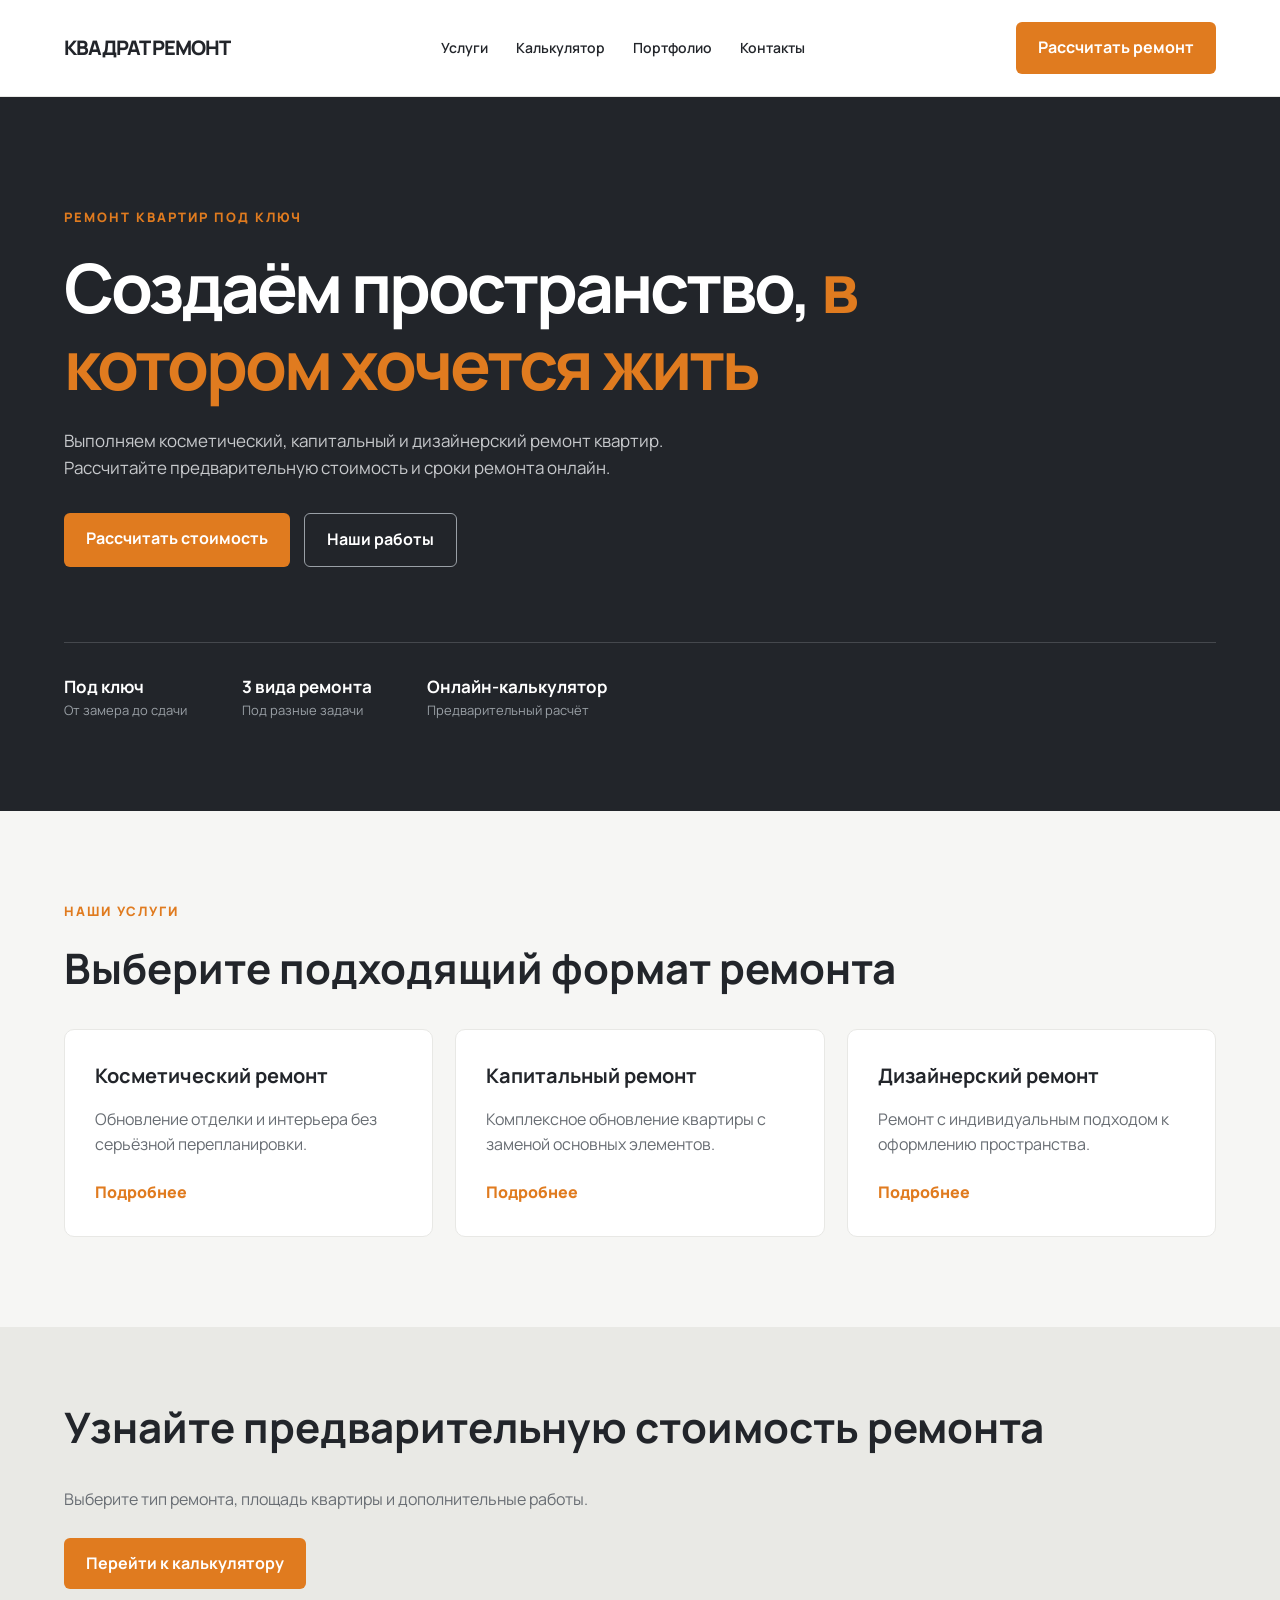
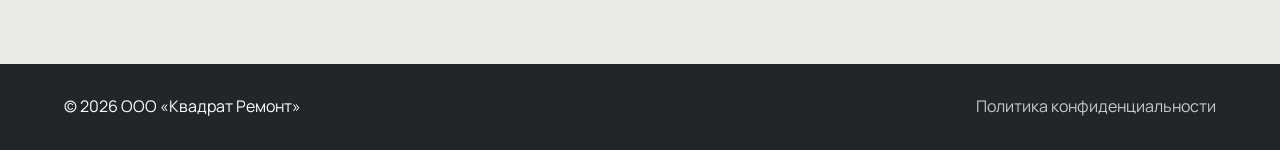
==== index.html @ 64138fdd "feat: подключение формы заявок к Google Таблицам" ====
<!DOCTYPE html>
<html lang="ru">
<head>
  <meta charset="UTF-8">
  <meta name="viewport" content="width=device-width, initial-scale=1.0">
  <meta name="description" content="Ремонт квартир под ключ. Рассчитайте стоимость и сроки ремонта с помощью калькулятора.">
  <title>Квадрат Ремонт - ремонт квартир под ключ</title>
  <link rel="stylesheet" href="css/style.css">
</head>
<body>

  <header class="header">
    <div class="container header-inner">
      <a href="index.html" class="logo">КВАДРАТ РЕМОНТ</a>

      <nav class="nav">
        <a href="services.html">Услуги</a>
        <a href="calculator.html">Калькулятор</a>
        <a href="portfolio.html">Портфолио</a>
        <a href="contacts.html">Контакты</a>
      </nav>

      <a href="calculator.html" class="header-button">
        Рассчитать ремонт
      </a>
    </div>
  </header>

  <main>
    <section class="hero">
      <div class="container hero-content">
        <p class="hero-label">РЕМОНТ КВАРТИР ПОД КЛЮЧ</p>

        <h1>
          Создаём пространство,
          <span>в котором хочется жить</span>
        </h1>

        <p class="hero-description">
          Выполняем косметический, капитальный и дизайнерский ремонт квартир.
          Рассчитайте предварительную стоимость и сроки ремонта онлайн.
        </p>

        <div class="hero-actions">
          <a href="calculator.html" class="button">
            Рассчитать стоимость
          </a>

          <a href="portfolio.html" class="button button-outline">
            Наши работы
          </a>
        </div>

        <div class="hero-info">
          <div>
            <strong>Под ключ</strong>
            <span>От замера до сдачи</span>
          </div>

          <div>
            <strong>3 вида ремонта</strong>
            <span>Под разные задачи</span>
          </div>

          <div>
            <strong>Онлайн-калькулятор</strong>
            <span>Предварительный расчёт</span>
          </div>
        </div>
      </div>
    </section>

    <section class="services-preview">
      <div class="container">
        <p class="section-label">НАШИ УСЛУГИ</p>
        <h2>Выберите подходящий формат ремонта</h2>

        <div class="service-cards">
          <article class="service-card">
            <h3>Косметический ремонт</h3>
            <p>Обновление отделки и интерьера без серьёзной перепланировки.</p>
            <a href="services.html">Подробнее</a>
          </article>

          <article class="service-card">
            <h3>Капитальный ремонт</h3>
            <p>Комплексное обновление квартиры с заменой основных элементов.</p>
            <a href="services.html">Подробнее</a>
          </article>

          <article class="service-card">
            <h3>Дизайнерский ремонт</h3>
            <p>Ремонт с индивидуальным подходом к оформлению пространства.</p>
            <a href="services.html">Подробнее</a>
          </article>
        </div>
      </div>
    </section>

    <section class="calculator-preview">
      <div class="container">
        <h2>Узнайте предварительную стоимость ремонта</h2>
        <p>Выберите тип ремонта, площадь квартиры и дополнительные работы.</p>
        <a href="calculator.html" class="button">
          Перейти к калькулятору
        </a>
      </div>
    </section>
  </main>

  <footer class="footer">
    <div class="container">
      <p>© 2026 ООО «Квадрат Ремонт»</p>
      <a href="privacy.html">Политика конфиденциальности</a>
    </div>
  </footer>

</body>
</html>
---- css/style.css ----
@import url('https://fonts.googleapis.com/css2?family=Manrope:wght@400;500;600;700;800&display=swap');

:root {
  --orange: #E07B1F;
  --concrete: #9AA0A6;
  --light: #F6F6F4;
  --graphite: #22252A;
  --white: #FFFFFF;
}

* {
  box-sizing: border-box;
  margin: 0;
  padding: 0;
}

body {
  font-family: 'Manrope', sans-serif;
  background: var(--light);
  color: var(--graphite);
  line-height: 1.6;
}

a {
  color: inherit;
  text-decoration: none;
}

.container {
  width: min(1180px, 90%);
  margin: 0 auto;
}

/* Шапка сайта */

.header {
  background: var(--white);
  padding: 22px 0;
  border-bottom: 1px solid #e8e8e5;
}

.header-inner {
  display: flex;
  align-items: center;
  justify-content: space-between;
  gap: 25px;
}

.logo {
  font-size: 20px;
  font-weight: 800;
  letter-spacing: -1px;
}

.nav {
  display: flex;
  gap: 28px;
}

.nav a {
  font-size: 14px;
  font-weight: 600;
}

.nav a:hover {
  color: var(--orange);
}

.header-button,
.button {
  display: inline-block;
  background: var(--orange);
  color: var(--white);
  padding: 13px 22px;
  border-radius: 6px;
  font-weight: 700;
  transition: 0.2s;
}

.header-button:hover,
.button:hover {
  background: #bd6416;
}

/* Главный экран */

.hero {
  padding: 110px 0 90px;
  background: var(--graphite);
  color: var(--white);
}

.hero-content {
  max-width: 1180px;
}

.hero-label,
.section-label {
  color: var(--orange);
  font-size: 13px;
  font-weight: 800;
  letter-spacing: 2px;
  margin-bottom: 22px;
}

.hero h1 {
  max-width: 850px;
  font-size: clamp(38px, 6vw, 68px);
  line-height: 1.12;
  letter-spacing: -3px;
  margin-bottom: 25px;
}

.hero h1 span {
  color: var(--orange);
}

.hero-description {
  max-width: 650px;
  color: #c7c9cc;
  font-size: 17px;
  margin-bottom: 32px;
}

.hero-actions {
  display: flex;
  flex-wrap: wrap;
  gap: 14px;
}

.button-outline {
  background: transparent;
  border: 1px solid var(--concrete);
}

.button-outline:hover {
  background: var(--white);
  color: var(--graphite);
}

.hero-info {
  display: flex;
  flex-wrap: wrap;
  gap: 55px;
  margin-top: 75px;
  padding-top: 30px;
  border-top: 1px solid #45484d;
}

.hero-info div {
  display: flex;
  flex-direction: column;
}

.hero-info strong {
  font-size: 17px;
}

.hero-info span {
  color: var(--concrete);
  font-size: 13px;
}

/* Блок услуг */

.services-preview {
  padding: 90px 0;
}

.services-preview h2,
.calculator-preview h2 {
  font-size: clamp(28px, 4vw, 42px);
  line-height: 1.2;
  margin-bottom: 35px;
}

.service-cards {
  display: grid;
  grid-template-columns: repeat(3, 1fr);
  gap: 22px;
}

.service-card {
  background: var(--white);
  padding: 30px;
  border-radius: 10px;
  border: 1px solid #e8e8e5;
}

.service-card h3 {
  font-size: 20px;
  margin-bottom: 15px;
}

.service-card p {
  color: #686d73;
  margin-bottom: 22px;
}

.service-card a {
  color: var(--orange);
  font-weight: 800;
}

/* Блок калькулятора */

.calculator-preview {
  background: #e9e9e5;
  padding: 75px 0;
}

.calculator-preview p {
  margin-bottom: 25px;
  color: #686d73;
}

/* Подвал */

.footer {
  background: var(--graphite);
  color: var(--white);
  padding: 30px 0;
}

.footer .container {
  display: flex;
  justify-content: space-between;
  gap: 20px;
  flex-wrap: wrap;
}

.footer a {
  color: #c7c9cc;
}

/* Адаптация для телефонов */

@media (max-width: 800px) {
  .header-inner {
    flex-wrap: wrap;
  }

  .nav {
    order: 3;
    width: 100%;
    justify-content: space-between;
    gap: 12px;
  }

  .nav a {
    font-size: 12px;
  }

  .service-cards {
    grid-template-columns: 1fr;
  }

  .hero {
    padding: 75px 0;
  }

  .hero h1 {
    letter-spacing: -1.5px;
  }

  .hero-info {
    gap: 25px;
  }
}
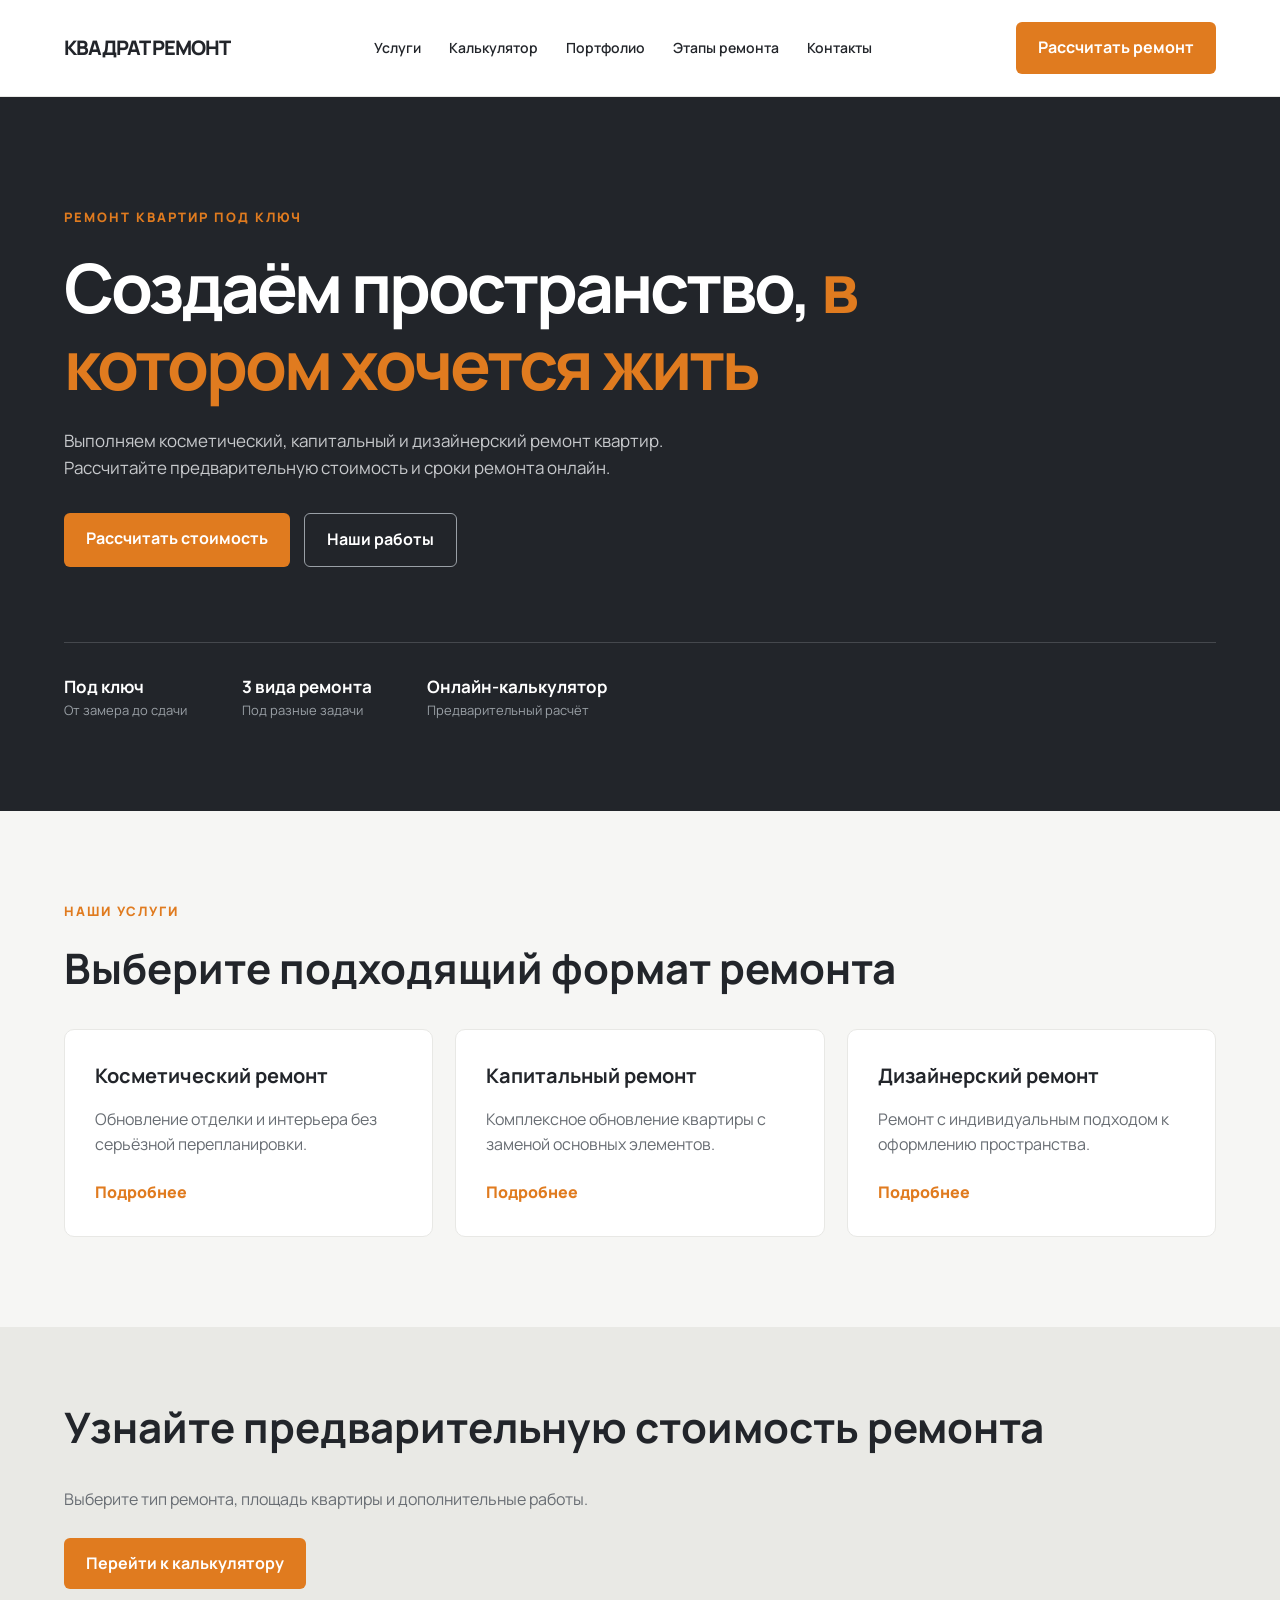
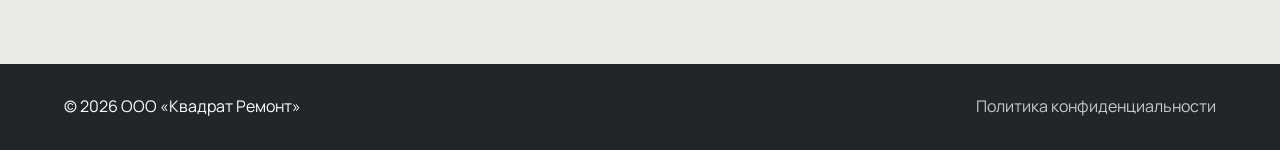
==== commit cef8d1aa: "feat: доработаны аналитика GA4 и документация проекта" ====
--- a/index.html
+++ b/index.html
@@ -2,6 +2,15 @@
 <!DOCTYPE html>
 <html lang="ru">
 <head>
+  <!-- Google tag (gtag.js) -->
+  <script async src="https://www.googletagmanager.com/gtag/js?id=G-MNWBR6TDY7"></script>
+  <script>
+    window.dataLayer = window.dataLayer || [];
+    function gtag(){dataLayer.push(arguments);}
+    gtag('js', new Date());
+    gtag('config', 'G-MNWBR6TDY7');
+  </script>
+
   <meta charset="UTF-8">
   <meta name="viewport" content="width=device-width, initial-scale=1.0">
   <meta name="description" content="Ремонт квартир под ключ. Рассчитайте стоимость и сроки ремонта с помощью калькулятора.">
@@ -18,6 +27,7 @@
         <a href="services.html">Услуги</a>
         <a href="calculator.html">Калькулятор</a>
         <a href="portfolio.html">Портфолио</a>
+        <a href="stages.html">Этапы ремонта</a>
         <a href="contacts.html">Контакты</a>
       </nav>
 
@@ -116,5 +126,6 @@
     </div>
   </footer>
 
+  <script src="js/analytics.js"></script>
 </body>
 </html>
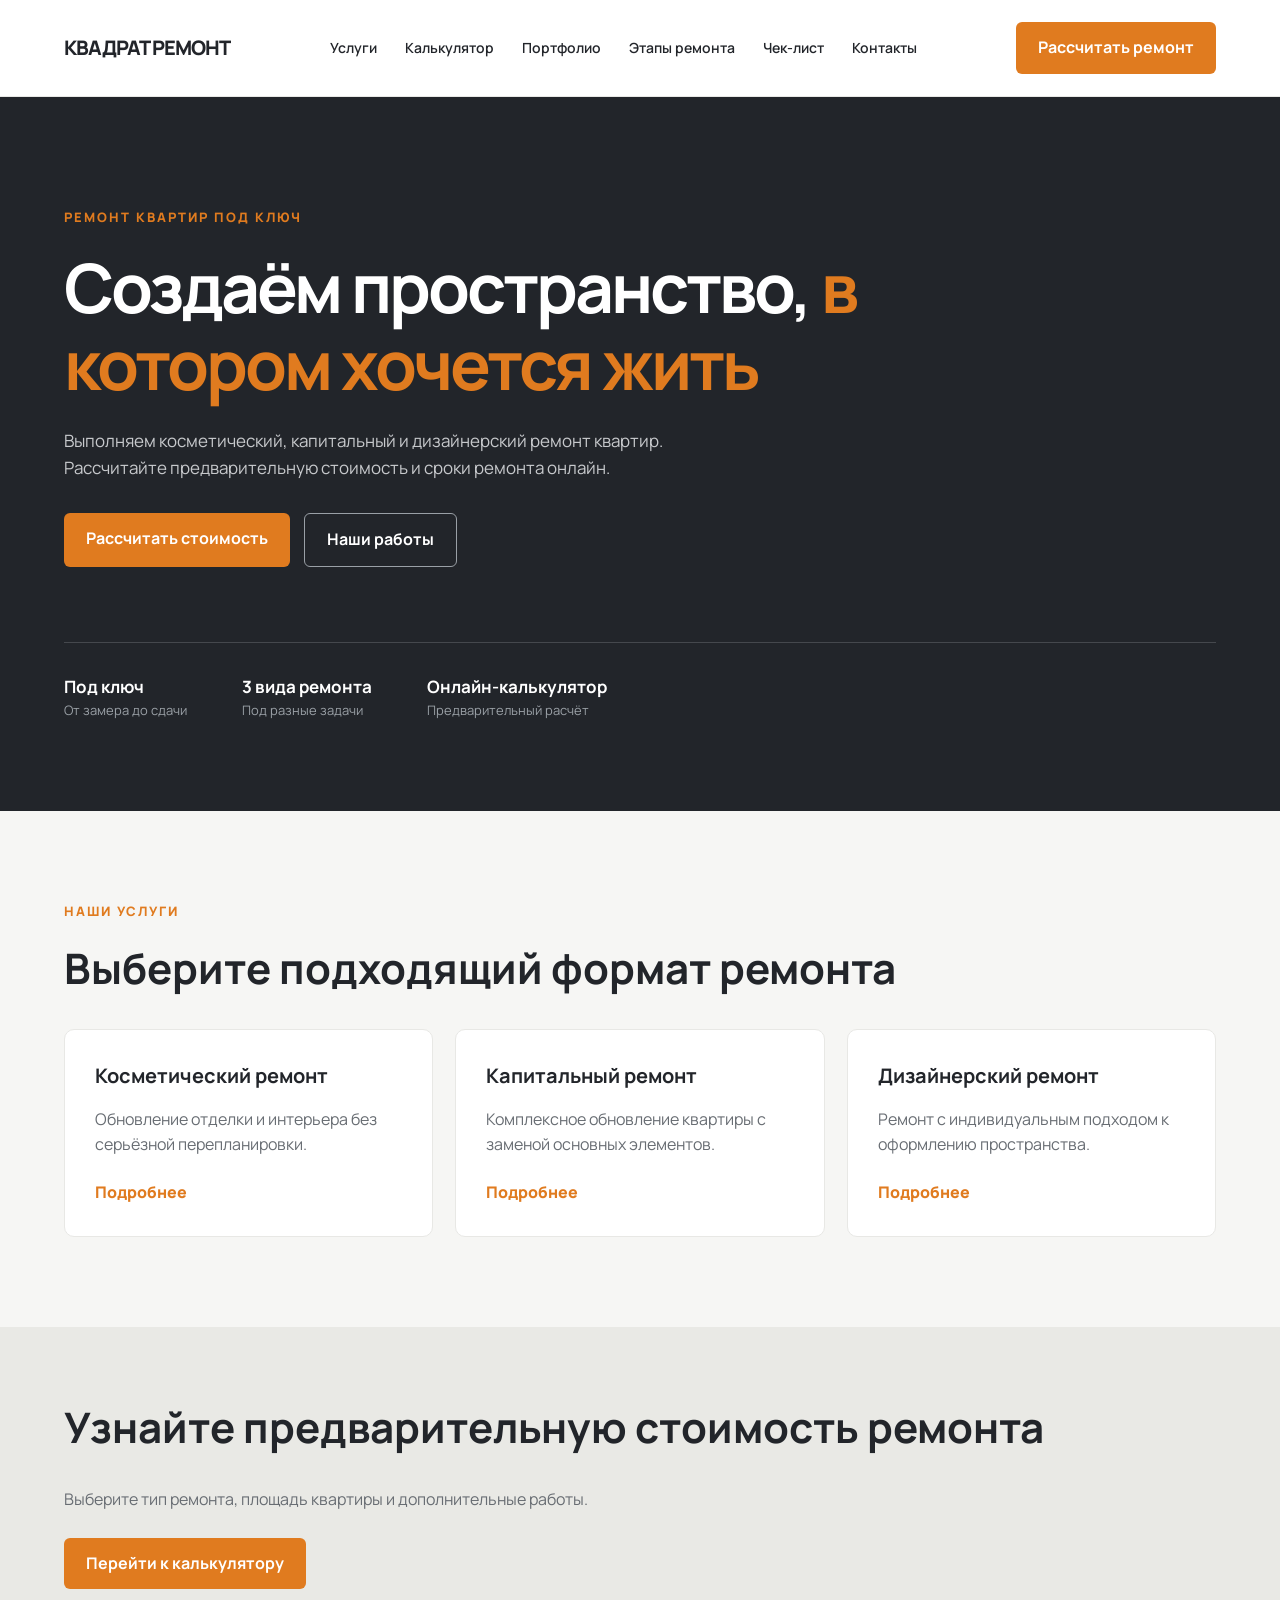
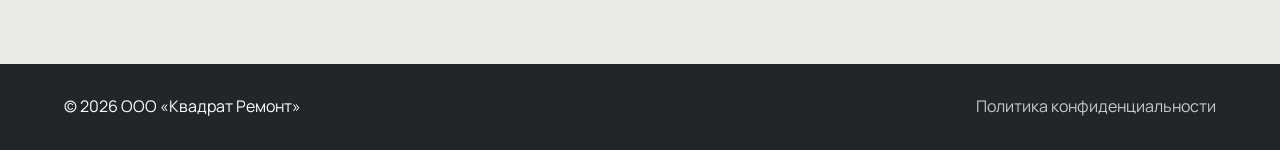
==== commit 8337dff5: "feat: завершить основные функции сайта и зафиксировать прогресс" ====
--- a/index.html
+++ b/index.html
@@ -28,6 +28,7 @@
         <a href="calculator.html">Калькулятор</a>
         <a href="portfolio.html">Портфолио</a>
         <a href="stages.html">Этапы ремонта</a>
+        <a href="checklist.html">Чек-лист</a>
         <a href="contacts.html">Контакты</a>
       </nav>
 
--- a/css/style.css
+++ b/css/style.css
@@ -203,6 +203,283 @@
   font-weight: 800;
 }
 
+.service-card a.button {
+  color: var(--white);
+}
+
+.contact-details {
+  margin-top: 28px;
+  max-width: 760px;
+}
+
+.contact-details h2 {
+  margin-bottom: 18px;
+}
+
+.contact-details p {
+  margin-bottom: 12px;
+}
+
+.contact-details .demo-contact-note,
+.demo-contact-note {
+  margin-top: 20px;
+  color: #686d73;
+  font-size: 0.9em;
+}
+
+/* Чек-лист приёмки: отдельная колонка списка с удобными зонами отметки. */
+.checklist-actions {
+  margin: 28px 0;
+}
+
+.checklist-groups {
+  display: grid;
+  grid-template-columns: repeat(2, minmax(0, 1fr));
+  gap: 22px;
+  margin-top: 28px;
+}
+
+.checklist-group {
+  padding: 28px;
+  background: var(--white);
+  border: 1px solid #e8e8e5;
+  border-radius: 12px;
+}
+
+.checklist-group h2,
+.checklist-promo h2 {
+  margin: 0 0 18px;
+  font-size: 24px;
+}
+
+.checklist-group ol {
+  margin: 0;
+  padding-left: 28px;
+}
+
+.checklist-group li {
+  padding: 0 0 16px 6px;
+  color: #4f555c;
+  line-height: 1.55;
+}
+
+.checklist-group li:last-child {
+  padding-bottom: 0;
+}
+
+.checklist-group label {
+  cursor: pointer;
+}
+
+.checklist-group input[type="checkbox"] {
+  width: 18px;
+  height: 18px;
+  margin: 0 8px 0 0;
+  vertical-align: -3px;
+  accent-color: var(--orange);
+}
+
+.checklist-promo {
+  display: flex;
+  align-items: center;
+  justify-content: space-between;
+  gap: 24px;
+  margin-top: 28px;
+  padding: 28px;
+  background: var(--white);
+  border: 1px solid #e8e8e5;
+  border-radius: 12px;
+}
+
+.checklist-promo p {
+  margin: 0 0 16px;
+  color: #686d73;
+}
+
+.checklist-promo .checklist-status {
+  min-height: 1.4em;
+  margin: 10px 0 0;
+}
+
+.checklist-promo .button {
+  border: 0;
+  cursor: pointer;
+  font: inherit;
+}
+
+.checklist-promo a.button {
+  flex: 0 0 auto;
+  color: var(--white);
+}
+
+/* Портфолио: demonstration cards, filters and image dialogs. */
+.portfolio-filters {
+  display: flex;
+  flex-wrap: wrap;
+  gap: 18px;
+  margin: 28px 0;
+}
+
+.portfolio-filters label {
+  display: grid;
+  gap: 8px;
+  color: var(--dark);
+  font-weight: 700;
+}
+
+.portfolio-filters select {
+  min-width: 210px;
+  padding: 12px 14px;
+  border: 1px solid #d7d8d4;
+  border-radius: 8px;
+  background: var(--white);
+  color: var(--dark);
+  font: inherit;
+}
+
+.portfolio-card {
+  display: flex;
+  flex-direction: column;
+  align-items: flex-start;
+}
+
+.portfolio-card[hidden] {
+  display: none;
+}
+
+.portfolio-card-image {
+  display: block;
+  width: calc(100% + 60px);
+  max-width: none;
+  aspect-ratio: 4 / 3;
+  margin: -30px -30px 20px;
+  border-radius: 10px 10px 0 0;
+  object-fit: cover;
+}
+
+.portfolio-demo-label {
+  color: var(--orange) !important;
+  font-size: 13px;
+  font-weight: 800;
+  margin-bottom: 10px !important;
+}
+
+.portfolio-card h2 {
+  font-size: 21px;
+  margin: 0 0 12px;
+}
+
+.portfolio-card p:not(.portfolio-demo-label) {
+  margin-bottom: 14px;
+}
+
+.portfolio-card strong {
+  margin-bottom: 20px;
+}
+
+.portfolio-open {
+  margin-top: auto;
+  border: 0;
+  cursor: pointer;
+}
+
+.gallery-note {
+  color: #686d73;
+  text-align: center;
+  margin-top: 24px;
+}
+
+.portfolio-modal,
+.portfolio-image-modal {
+  position: fixed;
+  inset: 0;
+  z-index: 1000;
+  display: flex;
+  align-items: center;
+  justify-content: center;
+  padding: 24px;
+  background: rgba(34, 37, 42, 0.82);
+}
+
+.portfolio-modal[hidden],
+.portfolio-image-modal[hidden] {
+  display: none;
+}
+
+.portfolio-modal-panel {
+  position: relative;
+  width: min(760px, 100%);
+  max-height: 90vh;
+  overflow: auto;
+  padding: 28px;
+  border-radius: 12px;
+  background: var(--white);
+}
+
+.portfolio-modal-panel h2 {
+  margin: 0 48px 12px 0;
+}
+
+.portfolio-modal-panel > p {
+  color: #686d73;
+}
+
+.portfolio-modal-close {
+  position: absolute;
+  top: 12px;
+  right: 14px;
+  z-index: 1;
+  width: 42px;
+  height: 42px;
+  border: 0;
+  border-radius: 50%;
+  background: var(--white);
+  color: var(--dark);
+  font-size: 32px;
+  line-height: 1;
+  cursor: pointer;
+}
+
+.portfolio-modal-image-button {
+  display: block;
+  width: 100%;
+  padding: 0;
+  border: 0;
+  background: transparent;
+  cursor: zoom-in;
+}
+
+.portfolio-modal-image-button img {
+  display: block;
+  width: 100%;
+  max-height: 60vh;
+  border-radius: 8px;
+  object-fit: cover;
+}
+
+.portfolio-image-modal {
+  z-index: 1010;
+  cursor: zoom-out;
+}
+
+.portfolio-image-modal img {
+  max-width: min(1100px, 96vw);
+  max-height: 90vh;
+  object-fit: contain;
+  border-radius: 8px;
+}
+
+@media (max-width: 800px) {
+  .portfolio-card-image {
+    width: calc(100% + 40px);
+    margin: -20px -20px 18px;
+  }
+
+  .portfolio-modal-panel {
+    padding: 22px;
+  }
+}
+
 /* Блок калькулятора */
 
 .calculator-preview {
@@ -256,6 +533,15 @@
     grid-template-columns: 1fr;
   }
 
+  .checklist-groups {
+    grid-template-columns: 1fr;
+  }
+
+  .checklist-promo {
+    align-items: flex-start;
+    flex-direction: column;
+  }
+
   .hero {
     padding: 75px 0;
   }
@@ -268,3 +554,17 @@
     gap: 25px;
   }
 }
+
+/* Понятная отметка полей, которые не прошли встроенную проверку формы. */
+.service-card input[aria-invalid="true"],
+.service-card select[aria-invalid="true"] {
+  border: 2px solid #b42318 !important;
+  background-color: #fff1f0;
+  outline: 2px solid rgba(180, 35, 24, 0.35) !important;
+  outline-offset: 1px;
+  box-shadow: 0 0 0 3px rgba(180, 35, 24, 0.12);
+}
+
+#form-message:empty {
+  display: none;
+}
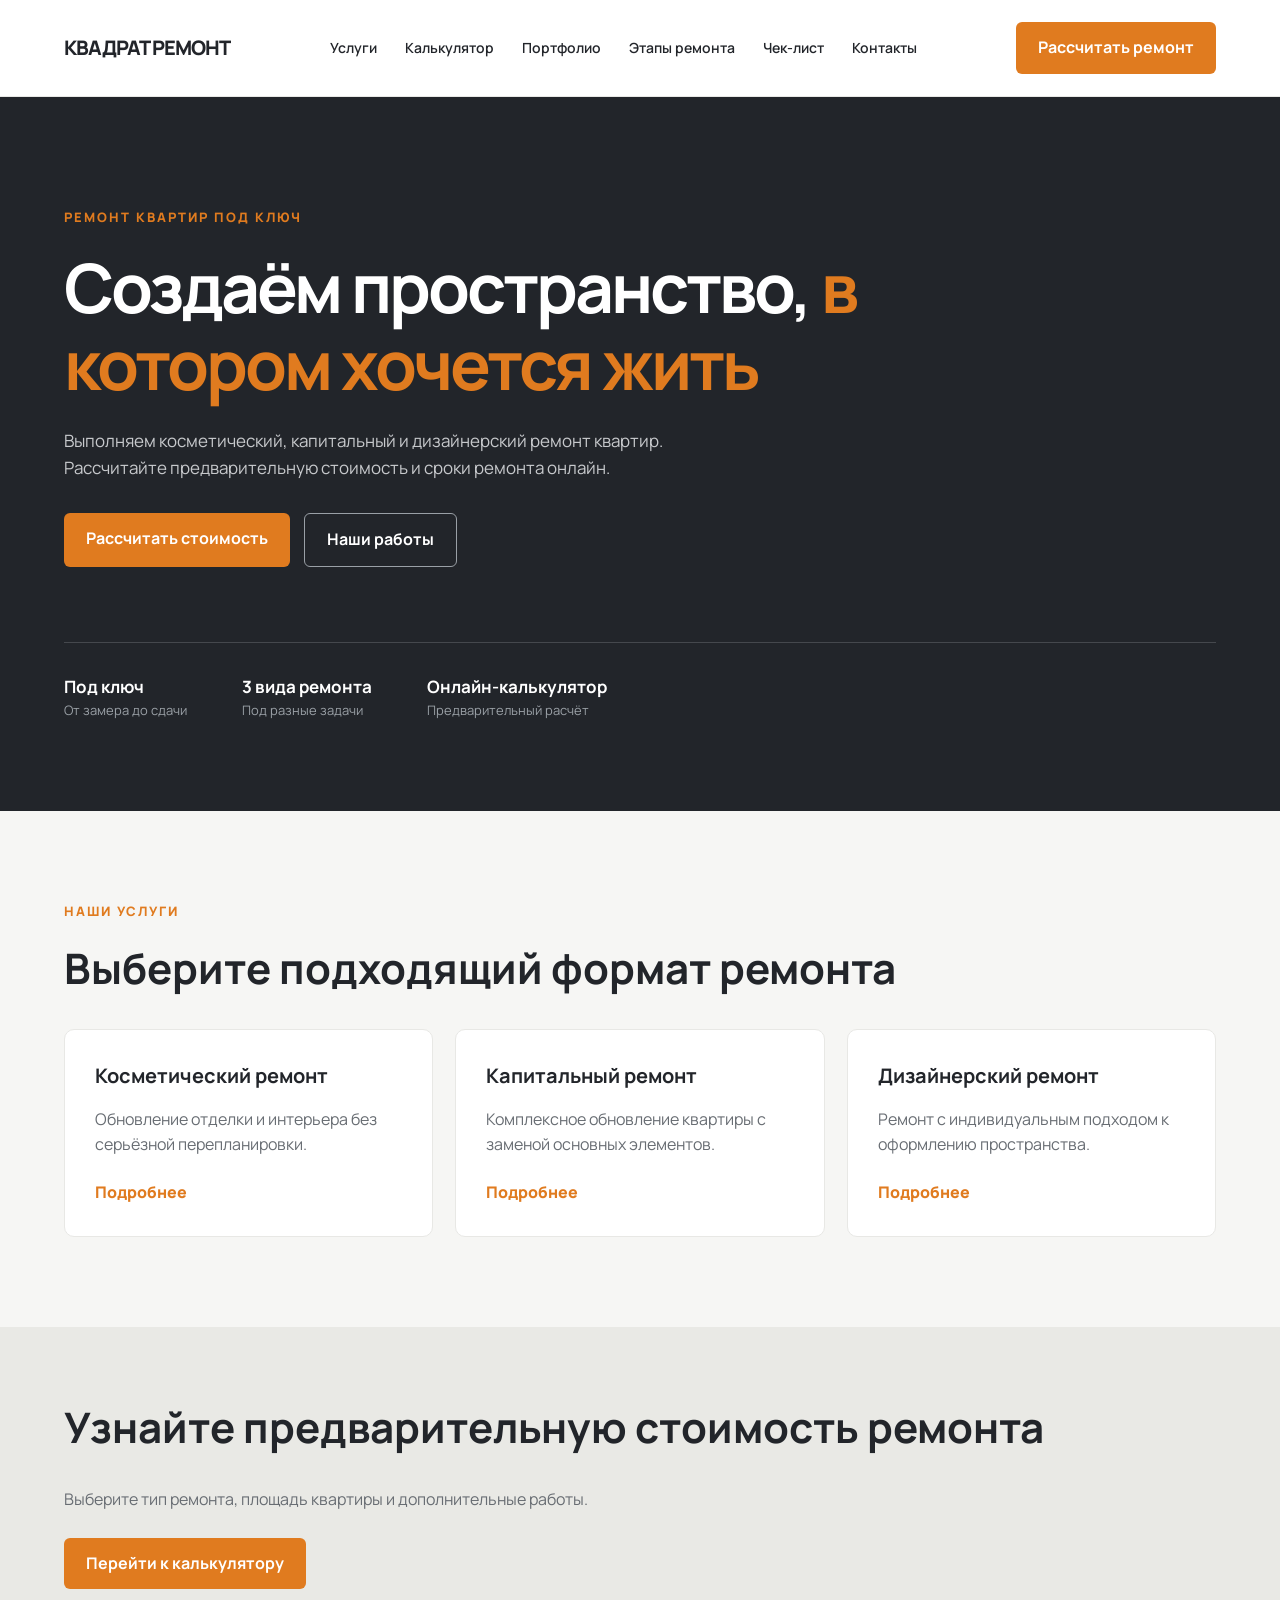
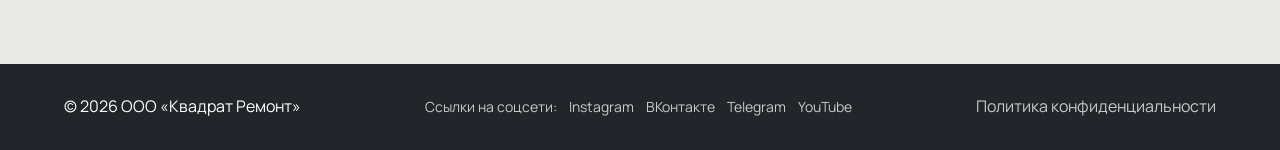
==== commit d1b65e32: "feat: завершить соцссылки и обновить статус проекта" ====
--- a/index.html
+++ b/index.html
@@ -123,6 +123,13 @@
   <footer class="footer">
     <div class="container">
       <p>© 2026 ООО «Квадрат Ремонт»</p>
+      <div class="footer-social" aria-label="Демонстрационные ссылки на социальные сети">
+        <span>Ссылки на соцсети:</span>
+        <a href="https://www.instagram.com/kvadrat_remont_demo/" data-social="instagram" data-page-section="footer" target="_blank" rel="noopener noreferrer">Instagram</a>
+        <a href="https://vk.com/kvadrat_remont_demo" data-social="vk" data-page-section="footer" target="_blank" rel="noopener noreferrer">ВКонтакте</a>
+        <a href="https://t.me/kvadrat_sales" data-social="telegram" data-page-section="footer" target="_blank" rel="noopener noreferrer">Telegram</a>
+        <a href="https://www.youtube.com/@kvadrat_remont_demo" data-social="youtube" data-page-section="footer" target="_blank" rel="noopener noreferrer">YouTube</a>
+      </div>
       <a href="privacy.html">Политика конфиденциальности</a>
     </div>
   </footer>
--- a/css/style.css
+++ b/css/style.css
@@ -503,12 +503,48 @@
 .footer .container {
   display: flex;
   justify-content: space-between;
+  align-items: center;
   gap: 20px;
   flex-wrap: wrap;
 }
 
 .footer a {
   color: #c7c9cc;
+}
+
+.footer-social,
+.thanks-social {
+  display: flex;
+  align-items: center;
+  flex-wrap: wrap;
+  gap: 12px;
+}
+
+.footer-social {
+  font-size: 14px;
+}
+
+.footer-social span {
+  color: #c7c9cc;
+}
+
+.thanks-social {
+  margin-top: 24px;
+}
+
+.thanks-social p {
+  flex-basis: 100%;
+  margin-bottom: 0;
+  color: #59636e;
+  font-weight: 600;
+}
+
+.thanks-social + .button {
+  margin-top: 16px;
+}
+
+.thanks-social a {
+  color: var(--orange);
 }
 
 /* Адаптация для телефонов */
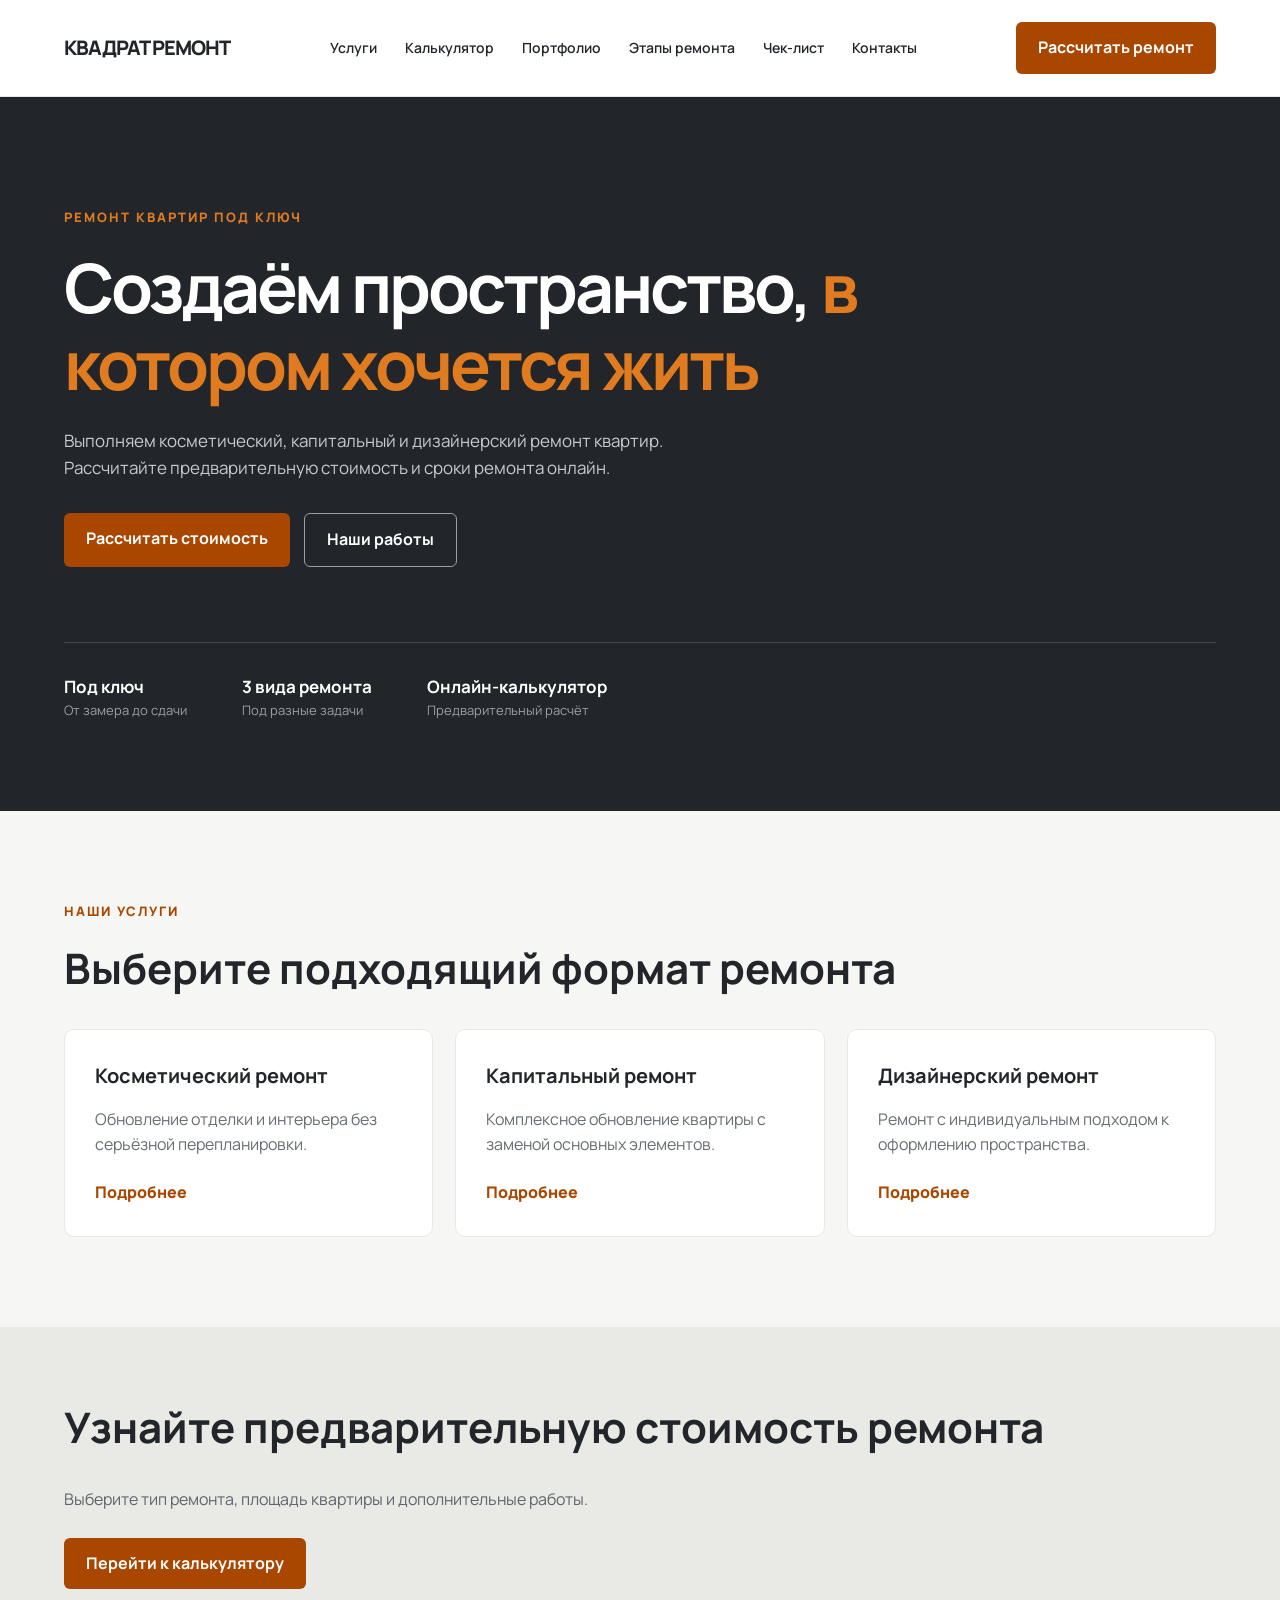
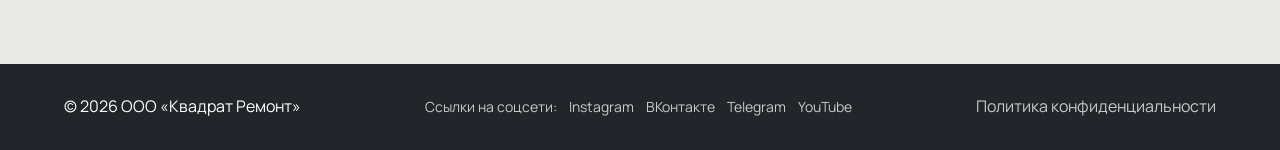
==== commit 7222ee5c: "docs: обновлены отчёты GA4 и документация проекта" ====
--- a/index.html
+++ b/index.html
@@ -14,6 +14,17 @@
   <meta charset="UTF-8">
   <meta name="viewport" content="width=device-width, initial-scale=1.0">
   <meta name="description" content="Ремонт квартир под ключ. Рассчитайте стоимость и сроки ремонта с помощью калькулятора.">
+  <link rel="icon" type="image/svg+xml" href="img/favicon.svg">
+  <meta property="og:type" content="website">
+  <meta property="og:locale" content="ru_RU">
+  <meta property="og:site_name" content="Квадрат Ремонт">
+  <meta property="og:title" content="Квадрат Ремонт - ремонт квартир под ключ">
+  <meta property="og:description" content="Ремонт квартир под ключ. Рассчитайте стоимость и сроки ремонта с помощью калькулятора.">
+  <meta property="og:image" content="https://tz-13-remont-kvadrat.vercel.app/img/og-cover.png">
+  <meta property="og:image:type" content="image/png">
+  <meta property="og:image:width" content="1200">
+  <meta property="og:image:height" content="630">
+  <meta property="og:image:alt" content="Квадрат Ремонт — ремонт квартир под ключ">
   <title>Квадрат Ремонт - ремонт квартир под ключ</title>
   <link rel="stylesheet" href="css/style.css">
 </head>
--- a/css/style.css
+++ b/css/style.css
@@ -3,6 +3,7 @@
 
 :root {
   --orange: #E07B1F;
+  --orange-contrast: #A94700;
   --concrete: #9AA0A6;
   --light: #F6F6F4;
   --graphite: #22252A;
@@ -64,13 +65,13 @@
 }
 
 .nav a:hover {
-  color: var(--orange);
+  color: var(--orange-contrast);
 }
 
 .header-button,
 .button {
   display: inline-block;
-  background: var(--orange);
+  background: var(--orange-contrast);
   color: var(--white);
   padding: 13px 22px;
   border-radius: 6px;
@@ -80,7 +81,7 @@
 
 .header-button:hover,
 .button:hover {
-  background: #bd6416;
+  background: #843D00;
 }
 
 /* Главный экран */
@@ -95,9 +96,16 @@
   max-width: 1180px;
 }
 
-.hero-label,
+.hero-label {
+  color: var(--orange);
+  font-size: 13px;
+  font-weight: 800;
+  letter-spacing: 2px;
+  margin-bottom: 22px;
+}
+
 .section-label {
-  color: var(--orange);
+  color: var(--orange-contrast);
   font-size: 13px;
   font-weight: 800;
   letter-spacing: 2px;
@@ -199,7 +207,7 @@
 }
 
 .service-card a {
-  color: var(--orange);
+  color: var(--orange-contrast);
   font-weight: 800;
 }
 
@@ -225,6 +233,43 @@
   margin-top: 20px;
   color: #686d73;
   font-size: 0.9em;
+}
+
+/* Make lead form controls comfortable to use on a narrow touch screen. */
+#lead-form > input:not([type="hidden"]):not([type="checkbox"]),
+#lead-form > select {
+  display: block;
+  width: 100%;
+  min-height: 44px;
+  padding: 10px 12px;
+  border: 1px solid #d7d8d4;
+  border-radius: 6px;
+  background: var(--white);
+  color: var(--graphite);
+  font: inherit;
+  font-size: 16px;
+}
+
+#lead-form .consent-label {
+  display: flex;
+  align-items: flex-start;
+  gap: 10px;
+  min-height: 44px;
+  cursor: pointer;
+}
+
+#lead-form .consent-label > span {
+  display: block;
+  flex: 1 1 auto;
+  min-width: 0;
+}
+
+#lead-form input[type="checkbox"] {
+  flex: 0 0 20px;
+  width: 20px;
+  height: 20px;
+  margin: 2px 0 0;
+  accent-color: var(--orange);
 }
 
 /* Чек-лист приёмки: отдельная колонка списка с удобными зонами отметки. */
@@ -358,7 +403,7 @@
 }
 
 .portfolio-demo-label {
-  color: var(--orange) !important;
+  color: var(--orange-contrast) !important;
   font-size: 13px;
   font-weight: 800;
   margin-bottom: 10px !important;
@@ -489,7 +534,7 @@
 
 .calculator-preview p {
   margin-bottom: 25px;
-  color: #686d73;
+  color: #5f656c;
 }
 
 /* Подвал */
@@ -544,7 +589,7 @@
 }
 
 .thanks-social a {
-  color: var(--orange);
+  color: var(--orange-contrast);
 }
 
 /* Адаптация для телефонов */
@@ -588,6 +633,22 @@
 
   .hero-info {
     gap: 25px;
+  }
+}
+
+@media (max-width: 600px) {
+  .nav {
+    display: grid;
+    grid-template-columns: repeat(3, minmax(0, 1fr));
+    justify-content: initial;
+    gap: 8px 12px;
+  }
+
+  .nav a {
+    min-width: 0;
+    font-size: 13px;
+    line-height: 1.35;
+    overflow-wrap: anywhere;
   }
 }
 
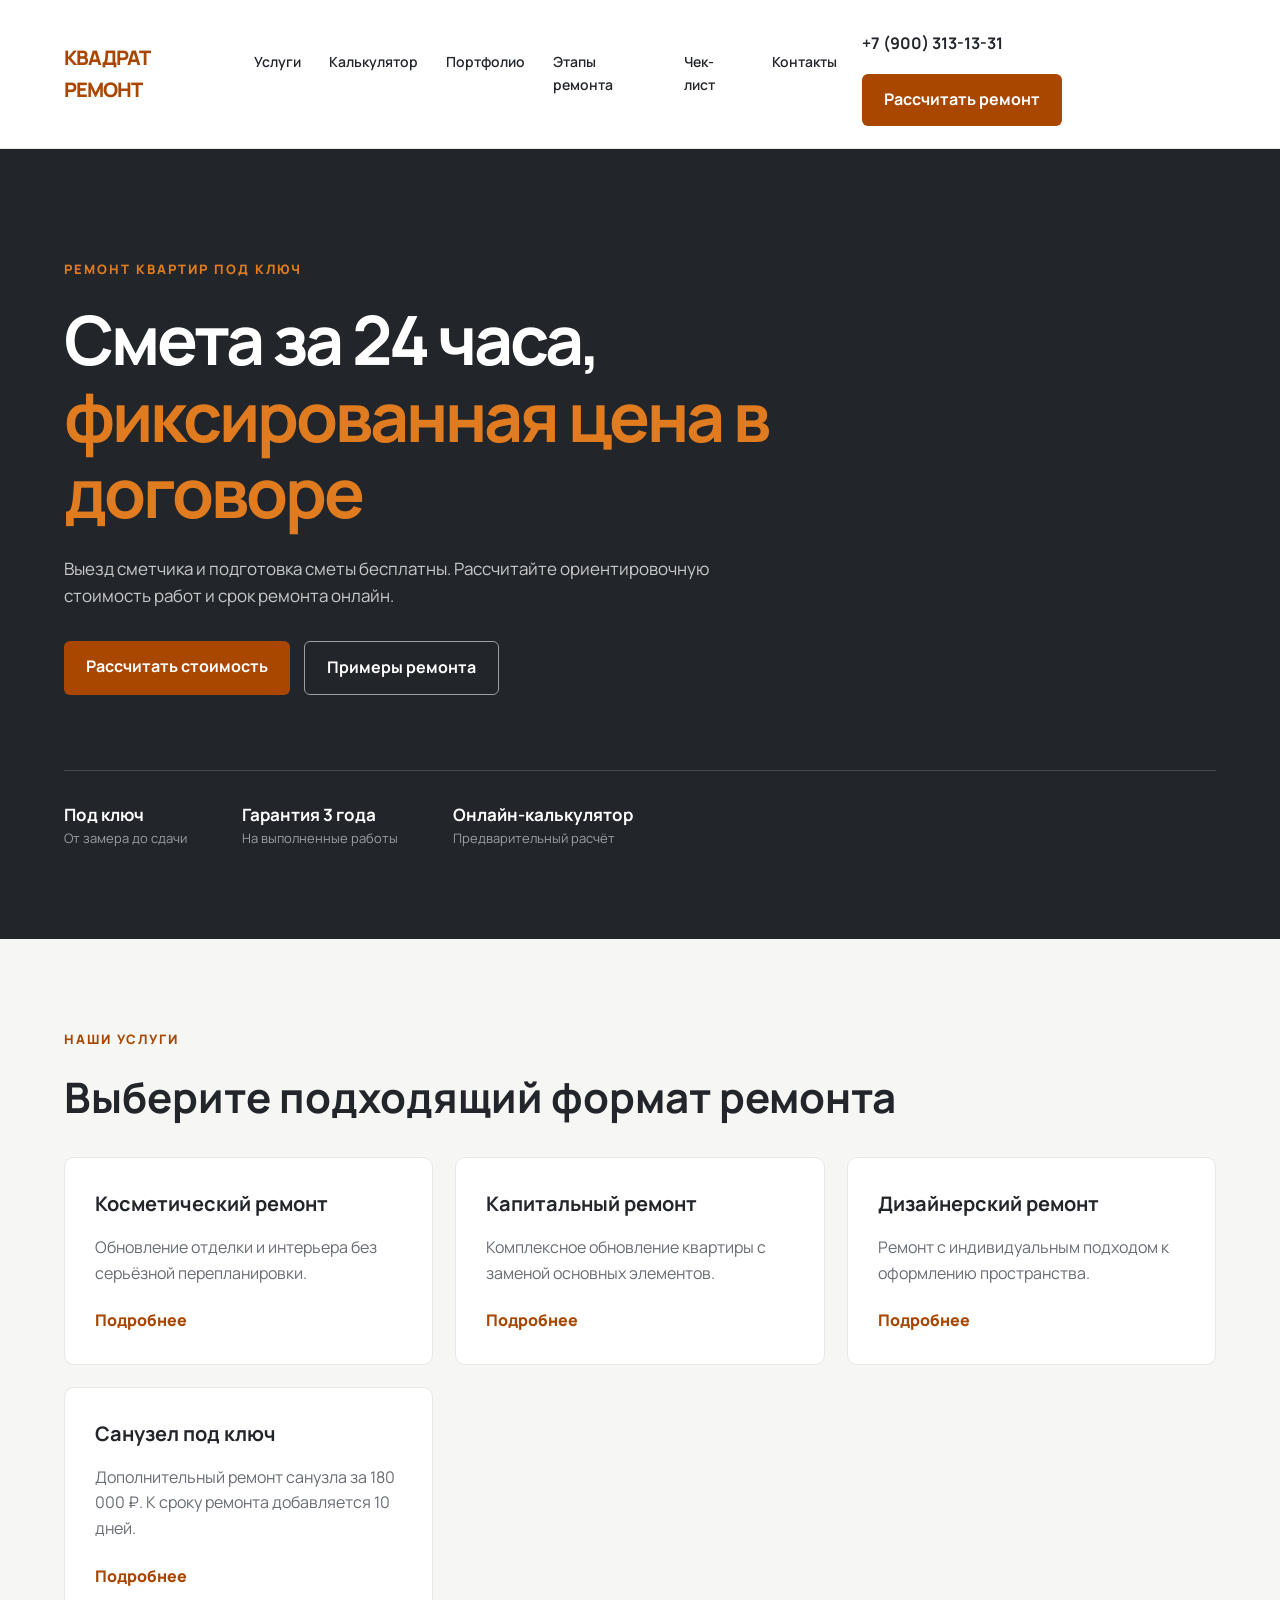
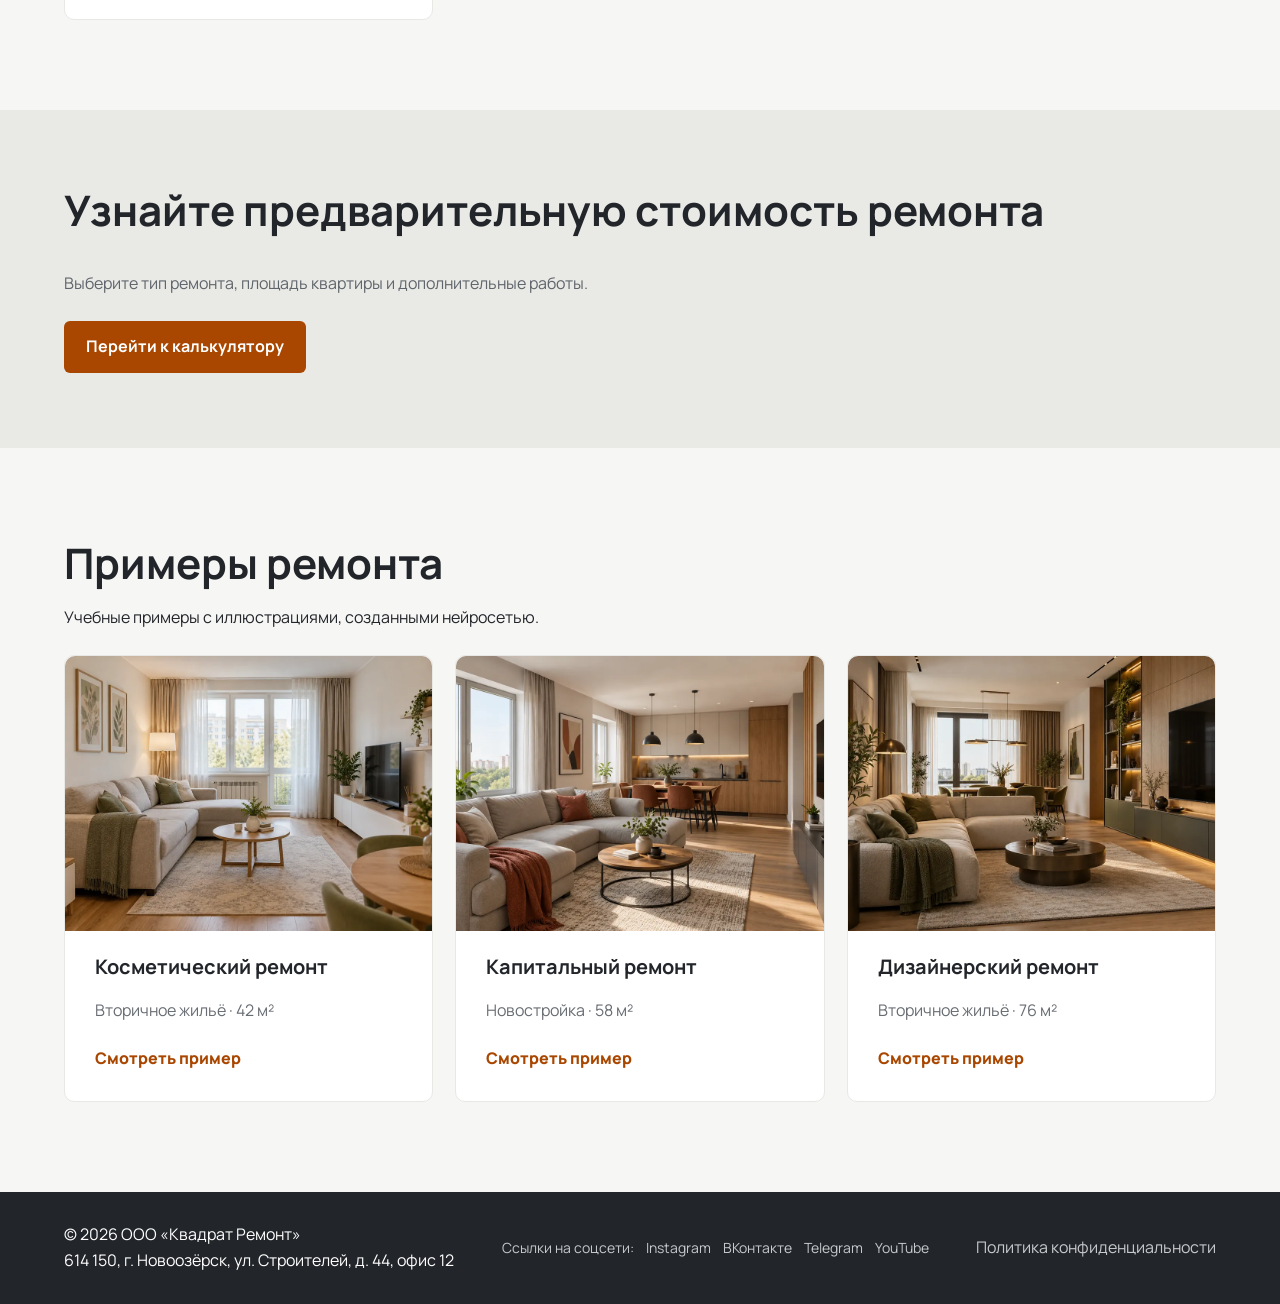
==== commit 60109b4a: "fix: внести правки по финальной проверке курсовой" ====
--- a/index.html
+++ b/index.html
@@ -32,7 +32,7 @@
 
   <header class="header">
     <div class="container header-inner">
-      <a href="index.html" class="logo">КВАДРАТ РЕМОНТ</a>
+      <a href="index.html" class="logo" aria-current="page">КВАДРАТ РЕМОНТ</a>
 
       <nav class="nav">
         <a href="services.html">Услуги</a>
@@ -43,9 +43,10 @@
         <a href="contacts.html">Контакты</a>
       </nav>
 
-      <a href="calculator.html" class="header-button">
-        Рассчитать ремонт
-      </a>
+      <div class="home-header-actions">
+        <a href="tel:+79003131331" class="header-phone" data-contact-type="phone">+7 (900) 313-13-31</a>
+        <a href="calculator.html" class="header-button">Рассчитать ремонт</a>
+      </div>
     </div>
   </header>
 
@@ -55,13 +56,12 @@
         <p class="hero-label">РЕМОНТ КВАРТИР ПОД КЛЮЧ</p>
 
         <h1>
-          Создаём пространство,
-          <span>в котором хочется жить</span>
+          Смета за 24 часа,
+          <span>фиксированная цена в договоре</span>
         </h1>
 
         <p class="hero-description">
-          Выполняем косметический, капитальный и дизайнерский ремонт квартир.
-          Рассчитайте предварительную стоимость и сроки ремонта онлайн.
+          Выезд сметчика и подготовка сметы бесплатны. Рассчитайте ориентировочную стоимость работ и срок ремонта онлайн.
         </p>
 
         <div class="hero-actions">
@@ -70,7 +70,7 @@
           </a>
 
           <a href="portfolio.html" class="button button-outline">
-            Наши работы
+            Примеры ремонта
           </a>
         </div>
 
@@ -81,8 +81,8 @@
           </div>
 
           <div>
-            <strong>3 вида ремонта</strong>
-            <span>Под разные задачи</span>
+            <strong>Гарантия 3 года</strong>
+            <span>На выполненные работы</span>
           </div>
 
           <div>
@@ -102,19 +102,25 @@
           <article class="service-card">
             <h3>Косметический ремонт</h3>
             <p>Обновление отделки и интерьера без серьёзной перепланировки.</p>
-            <a href="services.html">Подробнее</a>
+            <a href="services.html" data-repair-type="cosmetic">Подробнее</a>
           </article>
 
           <article class="service-card">
             <h3>Капитальный ремонт</h3>
             <p>Комплексное обновление квартиры с заменой основных элементов.</p>
-            <a href="services.html">Подробнее</a>
+            <a href="services.html" data-repair-type="capital">Подробнее</a>
           </article>
 
           <article class="service-card">
             <h3>Дизайнерский ремонт</h3>
             <p>Ремонт с индивидуальным подходом к оформлению пространства.</p>
-            <a href="services.html">Подробнее</a>
+            <a href="services.html" data-repair-type="designer">Подробнее</a>
+          </article>
+
+          <article class="service-card">
+            <h3>Санузел под ключ</h3>
+            <p>Дополнительный ремонт санузла за 180 000 ₽. К сроку ремонта добавляется 10 дней.</p>
+            <a href="services.html#bathroom" data-repair-type="bathroom">Подробнее</a>
           </article>
         </div>
       </div>
@@ -129,11 +135,38 @@
         </a>
       </div>
     </section>
+
+    <section class="services-preview" aria-labelledby="home-projects-title">
+      <div class="container">
+        <h2 id="home-projects-title">Примеры ремонта</h2>
+        <p class="home-projects-note">Учебные примеры с иллюстрациями, созданными нейросетью.</p>
+        <div class="service-cards">
+          <article class="service-card">
+            <img class="portfolio-card-image" src="img/portfolio-demo-cosmetic.webp" alt="Визуализация косметического ремонта" loading="lazy">
+            <h3>Косметический ремонт</h3>
+            <p>Вторичное жильё · 42 м²</p>
+            <a href="portfolio.html#project-demo-cosmetic" data-project-id="demo-cosmetic" data-repair-type="cosmetic" aria-label="Косметический ремонт в портфолио">Смотреть пример</a>
+          </article>
+          <article class="service-card">
+            <img class="portfolio-card-image" src="img/portfolio-demo-capital.webp" alt="Визуализация капитального ремонта" loading="lazy">
+            <h3>Капитальный ремонт</h3>
+            <p>Новостройка · 58 м²</p>
+            <a href="portfolio.html#project-demo-capital" data-project-id="demo-capital" data-repair-type="capital" aria-label="Капитальный ремонт в портфолио">Смотреть пример</a>
+          </article>
+          <article class="service-card">
+            <img class="portfolio-card-image" src="img/portfolio-demo-designer.webp" alt="Визуализация дизайнерского ремонта" loading="lazy">
+            <h3>Дизайнерский ремонт</h3>
+            <p>Вторичное жильё · 76 м²</p>
+            <a href="portfolio.html#project-demo-designer" data-project-id="demo-designer" data-repair-type="designer" aria-label="Дизайнерский ремонт в портфолио">Смотреть пример</a>
+          </article>
+        </div>
+      </div>
+    </section>
   </main>
 
   <footer class="footer">
     <div class="container">
-      <p>© 2026 ООО «Квадрат Ремонт»</p>
+      <p>© 2026 ООО «Квадрат Ремонт»<br>614 150, г. Новоозёрск, ул. Строителей, д. 44, офис 12</p>
       <div class="footer-social" aria-label="Демонстрационные ссылки на социальные сети">
         <span>Ссылки на соцсети:</span>
         <a href="https://www.instagram.com/kvadrat_remont_demo/" data-social="instagram" data-page-section="footer" target="_blank" rel="noopener noreferrer">Instagram</a>
--- a/css/style.css
+++ b/css/style.css
@@ -64,8 +64,24 @@
   font-weight: 600;
 }
 
-.nav a:hover {
+.nav a:hover,
+.header [aria-current="page"] {
   color: var(--orange-contrast);
+}
+
+.home-header-actions {
+  display: flex;
+  align-items: center;
+  flex-wrap: wrap;
+  gap: 8px 16px;
+}
+
+.header-phone {
+  display: flex;
+  align-items: center;
+  min-height: 44px;
+  white-space: nowrap;
+  font-weight: 700;
 }
 
 .header-button,
@@ -215,6 +231,28 @@
   color: var(--white);
 }
 
+.bathroom-service {
+  margin-top: 24px;
+  scroll-margin-top: 20px;
+}
+
+.home-projects-note {
+  margin: -18px 0 24px;
+}
+
+.visit-preparation {
+  margin-top: 24px;
+}
+
+.visit-preparation h2 {
+  font-size: clamp(20px, 3vw, 28px);
+  margin-bottom: 8px;
+}
+
+.visit-preparation ul {
+  padding-left: 1.3em;
+}
+
 .contact-details {
   margin-top: 28px;
   max-width: 760px;
@@ -607,6 +645,9 @@
   }
 
   .nav a {
+    display: flex;
+    align-items: center;
+    min-height: 44px;
     font-size: 12px;
   }
 
